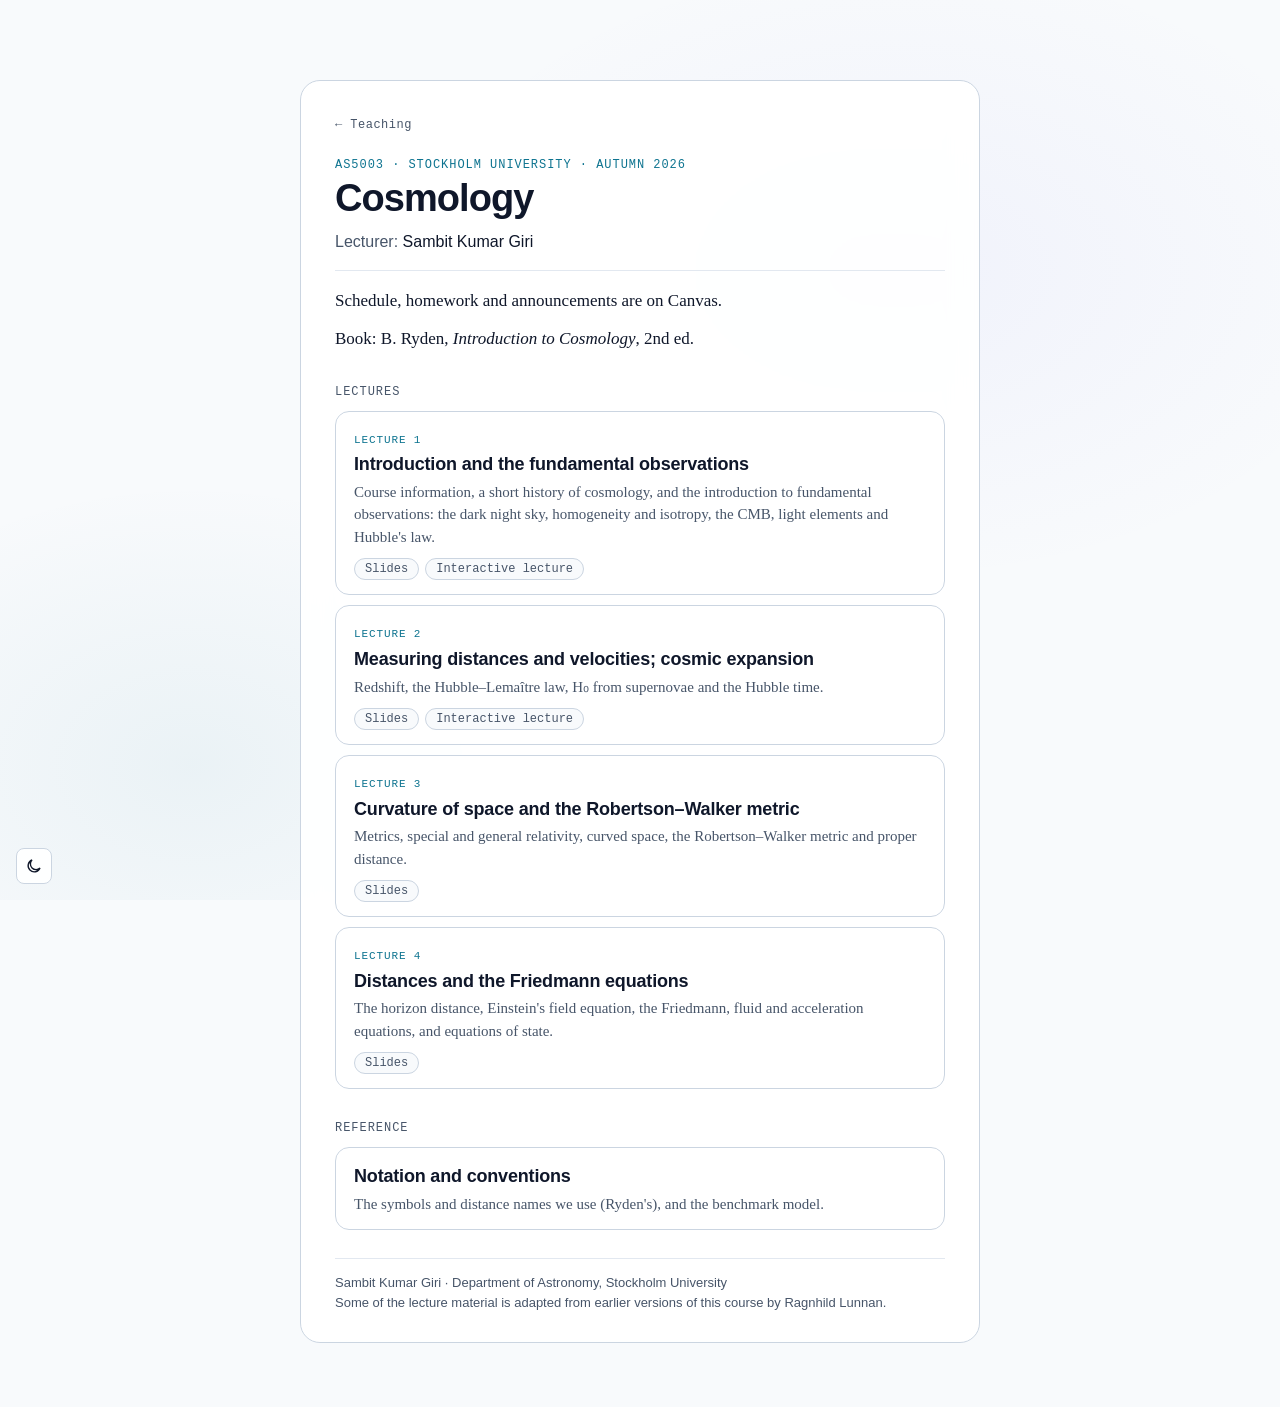
==== Cosmology_HT2026_AS5003/index.html @ 7f7eb650 "Lectures 3 and 4: curvature, the RW metric, distances, Friedmann equations Lecture 3: metrics, speci" ====
<!DOCTYPE html>
<html lang="en-GB">
<head>
<meta charset="utf-8">
<meta name="viewport" content="width=device-width, initial-scale=1">
<title>Cosmology · AS5003 · Autumn 2026</title>
<meta name="description" content="Interactive lectures for Cosmology (AS5003), Stockholm University, autumn 2026.">
<script src="../assets/theme.js"></script>
<link rel="stylesheet" href="../assets/tokens.css">
<link rel="stylesheet" href="../assets/site.css">
</head>
<body>
<main>
  <a class="back" href="../">&larr; Teaching</a>
  <p class="kicker">AS5003 · Stockholm University · Autumn 2026</p>
  <h1>Cosmology</h1>
  <p class="meta">Lecturer: <strong>Sambit Kumar Giri</strong></p>
  <div class="about">
    <!-- <p>The lecture slides open in the browser: step through them with the arrow keys, press F for full screen,
      and every slide has its own link. Some lectures also have an interactive page, where you move sliders and
      watch the physics change, and a Python playground, a notebook that runs in your browser, so there is nothing to install.</p> -->
    <p>Schedule, homework and announcements are on Canvas.</p>
    <p>Book: B. Ryden, <em>Introduction to Cosmology</em>, 2nd ed.</p>
  </div>

  <h2>Lectures</h2>
  <ul class="cards">
    <li class="card">
      <span class="num">Lecture 1</span>
      <span class="name"><a href="lectures/01-observables/">Introduction and the fundamental observations</a></span>
      <span class="desc">Course information, a short history of cosmology, and the introduction to fundamental observations: the dark night sky, homogeneity and isotropy, the CMB, light elements and Hubble's law.</span>
      <span class="links">
        <a href="lectures/01-observables/">Slides</a>
        <a href="lectures/01-observables/interactive.html">Interactive lecture</a>
      </span>
    </li>
    <li class="card">
      <span class="num">Lecture 2</span>
      <span class="name"><a href="lectures/02-expansion/">Measuring distances and velocities; cosmic expansion</a></span>
      <span class="desc">Redshift, the Hubble–Lemaître law, H₀ from supernovae and the Hubble time.</span>
      <span class="links">
        <a href="lectures/02-expansion/">Slides</a>
        <a href="lectures/02-expansion/interactive.html">Interactive lecture</a>
      </span>
    </li>
    <li class="card">
      <span class="num">Lecture 3</span>
      <span class="name"><a href="lectures/03-curvature/">Curvature of space and the Robertson–Walker metric</a></span>
      <span class="desc">Metrics, special and general relativity, curved space, the Robertson–Walker metric and proper distance.</span>
      <span class="links">
        <a href="lectures/03-curvature/">Slides</a>
      </span>
    </li>
    <li class="card">
      <span class="num">Lecture 4</span>
      <span class="name"><a href="lectures/04-friedmann/">Distances and the Friedmann equations</a></span>
      <span class="desc">The horizon distance, Einstein's field equation, the Friedmann, fluid and acceleration equations, and equations of state.</span>
      <span class="links">
        <a href="lectures/04-friedmann/">Slides</a>
      </span>
    </li>
  </ul>

  <h2>Reference</h2>
  <ul class="cards">
    <li>
      <a class="card" href="notation.html">
        <span class="name">Notation and conventions</span>
        <span class="desc">The symbols and distance names we use (Ryden's), and the benchmark model.</span>
      </a>
    </li>
  </ul>

  <footer>
    Sambit Kumar Giri · Department of Astronomy, Stockholm University<br>
    Some of the lecture material is adapted from earlier versions of this course by Ragnhild Lunnan.
  </footer>
</main>
</body>
</html>
---- assets/tokens.css ----
/* Colour and font tokens shared by every page in the repo (sambit-giri.github.io look: slate + cyan).
   Dark by default; theme.js sets data-theme="light" on <html> to switch. */

:root {
  --bg: #0b1120;
  --glow-a: rgba(34, 211, 238, 0.10);
  --glow-b: rgba(129, 140, 248, 0.12);
  --ink: #e2e8f0;
  --ink-soft: #94a3b8;
  --panel: rgba(15, 23, 42, 0.72);
  --card: rgba(255, 255, 255, 0.04);
  --edge: rgba(148, 163, 184, 0.18);
  --line: rgba(148, 163, 184, 0.14);
  --accent: #22d3ee;
  --accent-soft: rgba(34, 211, 238, 0.12);
  --stars: 0.55;
  --grid: rgba(148, 163, 184, 0.18);
  /* data colours for figures */
  --hot: #fb923c;
  --cool: #60a5fa;
  --good: #4ade80;
  --gold: #facc15;
  --violet: #a78bfa;
  --pink: #f472b6;
  --f-ui: -apple-system, BlinkMacSystemFont, "Segoe UI", Roboto, Helvetica, Arial, sans-serif;
  --f-mono: Menlo, Monaco, Consolas, "Liberation Mono", monospace;
  /* as on sambit-giri.github.io: sans for headings and controls, serif for prose, mono for labels */
  --f-serif: Charter, "Bitstream Charter", Georgia, serif;
  color-scheme: dark;
}
:root[data-theme="light"] {
  --bg: #f8fafc;
  --glow-a: rgba(14, 116, 144, 0.06);
  --glow-b: rgba(99, 102, 241, 0.05);
  --ink: #0f172a;
  --ink-soft: #475569;
  --panel: rgba(255, 255, 255, 0.92);
  --card: #ffffff;
  --edge: #cbd5e1;
  --line: #e2e8f0;
  --accent: #0e7490;
  --accent-soft: rgba(14, 116, 144, 0.08);
  --stars: 0;
  --grid: rgba(15, 23, 42, 0.10);
  --hot: #c2410c;
  --cool: #1d4ed8;
  --good: #15803d;
  --gold: #a16207;
  --violet: #6d28d9;
  --pink: #be185d;
  color-scheme: light;
}
---- assets/site.css ----
/* Style for the hand-written pages: the landing page, course lecture lists, reference pages.
   Colours and fonts come from tokens.css. */

*, *::before, *::after { box-sizing: border-box; }

body {
  margin: 0;
  min-height: 100vh;
  padding: 5rem 16px 4rem;
  color: var(--ink);
  background-color: var(--bg);
  background-image:
    radial-gradient(55% 50% at 70% 30%, var(--glow-b), transparent 70%),
    radial-gradient(45% 45% at 15% 85%, var(--glow-a), transparent 70%);
  background-attachment: fixed;
  font: 400 16px/1.55 var(--f-ui);
  -webkit-font-smoothing: antialiased;
}
/* faint star field, dark mode only */
body::before {
  content: "";
  position: fixed;
  inset: 0;
  pointer-events: none;
  opacity: var(--stars);
  background-image:
    radial-gradient(1px 1px at 8% 14%, #fff 50%, transparent 51%),
    radial-gradient(1px 1px at 23% 61%, #fff 50%, transparent 51%),
    radial-gradient(1.5px 1.5px at 37% 27%, #fff 50%, transparent 51%),
    radial-gradient(1px 1px at 51% 83%, #fff 50%, transparent 51%),
    radial-gradient(1px 1px at 64% 9%, #fff 50%, transparent 51%),
    radial-gradient(1.5px 1.5px at 72% 52%, #fff 50%, transparent 51%),
    radial-gradient(1px 1px at 84% 77%, #fff 50%, transparent 51%),
    radial-gradient(1px 1px at 93% 31%, #fff 50%, transparent 51%),
    radial-gradient(1px 1px at 3% 92%, #fff 50%, transparent 51%),
    radial-gradient(1.5px 1.5px at 43% 96%, #fff 50%, transparent 51%);
}

main {
  position: relative;
  max-width: 680px;
  margin: 0 auto;
  padding: 30px 34px 28px;
  background: var(--panel);
  border: 1px solid var(--edge);
  border-radius: 20px;
  -webkit-backdrop-filter: blur(14px);
  backdrop-filter: blur(14px);
}

a { color: var(--accent); }
a:focus-visible, button:focus-visible { outline: 2px solid var(--accent); outline-offset: 2px; }

.back {
  font: 400 12px var(--f-mono);
  letter-spacing: 0.04em;
  color: var(--ink-soft);
  text-decoration: none;
}
.back:hover { color: var(--accent); }

.kicker {
  margin: 22px 0 6px;
  font: 500 12px var(--f-mono);
  letter-spacing: 0.08em;
  text-transform: uppercase;
  color: var(--accent);
}
h1 {
  margin: 0 0 10px;
  font-size: 38px;
  line-height: 1.1;
  font-weight: 800;
  letter-spacing: -0.025em;
  text-wrap: balance;
}
.meta { margin: 0; color: var(--ink-soft); }
.meta strong { color: var(--ink); font-weight: 500; }
.about {
  margin: 16px 0 0;
  padding-top: 16px;
  border-top: 1px solid var(--line);
}
.about p { margin: 0 0 10px; font: 400 17px/1.625 var(--f-serif); }
.about p:last-child { margin-bottom: 0; }

h2 {
  margin: 32px 0 12px;
  font: 500 12px var(--f-mono);
  letter-spacing: 0.08em;
  text-transform: uppercase;
  color: var(--ink-soft);
}

ul.cards { list-style: none; margin: 0; padding: 0; display: grid; gap: 10px; }

.card {
  position: relative;
  display: block;
  padding: 14px 18px;
  background: var(--card);
  border: 1px solid var(--edge);
  border-radius: 14px;
  color: inherit;
  text-decoration: none;
  transition: border-color 0.15s ease, background-color 0.15s ease;
}
.card:hover, .card:focus-within { border-color: var(--accent); }
a.card:hover { background: var(--accent-soft); }

.num {
  font: 500 11px var(--f-mono);
  letter-spacing: 0.08em;
  text-transform: uppercase;
  color: var(--accent);
}
.name {
  display: block;
  margin-top: 3px;
  font-size: 18px;
  line-height: 1.3;
  font-weight: 700;
  letter-spacing: -0.01em;
}
.desc { display: block; margin-top: 4px; font: 400 15px/1.5 var(--f-serif); color: var(--ink-soft); }

/* a lecture card has several targets: the whole card opens the slides, the chips sit above it */
.card .name a { color: inherit; text-decoration: none; }
.card .name a::after { content: ""; position: absolute; inset: 0; border-radius: inherit; }
.links { position: relative; z-index: 1; display: flex; flex-wrap: wrap; gap: 6px; margin-top: 10px; }
.links a {
  padding: 3px 10px;
  font: 500 12px var(--f-mono);
  border: 1px solid var(--edge);
  border-radius: 999px;
  text-decoration: none;
  color: var(--ink-soft);
  background: var(--bg);
}
.links a:hover { color: var(--accent); border-color: var(--accent); }

kbd {
  padding: 0 5px;
  font: 500 12px var(--f-mono);
  border: 1px solid var(--edge);
  border-radius: 4px;
}

footer {
  margin-top: 28px;
  padding-top: 14px;
  border-top: 1px solid var(--line);
  font-size: 13px;
  color: var(--ink-soft);
}

#themeToggle {
  position: fixed;
  left: 16px;
  bottom: 16px;
  z-index: 10;
  width: 36px;
  height: 36px;
  display: grid;
  place-items: center;
  padding: 0;
  color: var(--ink);
  background: var(--panel);
  border: 1px solid var(--edge);
  border-radius: 8px;
  cursor: pointer;
}
#themeToggle:hover { border-color: var(--accent); }
#themeToggle svg { width: 18px; height: 18px; fill: none; stroke: currentColor; stroke-width: 1.8; stroke-linecap: round; }
:root[data-theme="light"] #themeToggle .sun, :root:not([data-theme="light"]) #themeToggle .moon { display: none; }

@media (max-width: 540px) {
  body { padding-top: 2rem; }
  main { padding: 22px 20px 20px; }
  h1 { font-size: 30px; }
}

/* Reference pages (e.g. notation): text and tables inside a .prose block */
main.wide { max-width: 820px; }
.prose p { margin: 0 0 12px; }
.table-wrap { overflow-x: auto; margin: 0 0 8px; }
.prose table {
  width: 100%;
  border-collapse: collapse;
  font-size: 15px;
}
.prose th, .prose td {
  padding: 8px 10px;
  text-align: left;
  vertical-align: top;
  border-bottom: 1px solid var(--line);
}
.prose th {
  font: 500 11px var(--f-mono);
  letter-spacing: 0.08em;
  text-transform: uppercase;
  color: var(--ink-soft);
  border-bottom-color: var(--edge);
}
.prose td:first-child { white-space: nowrap; }
.prose tbody tr:hover { background: var(--accent-soft); }
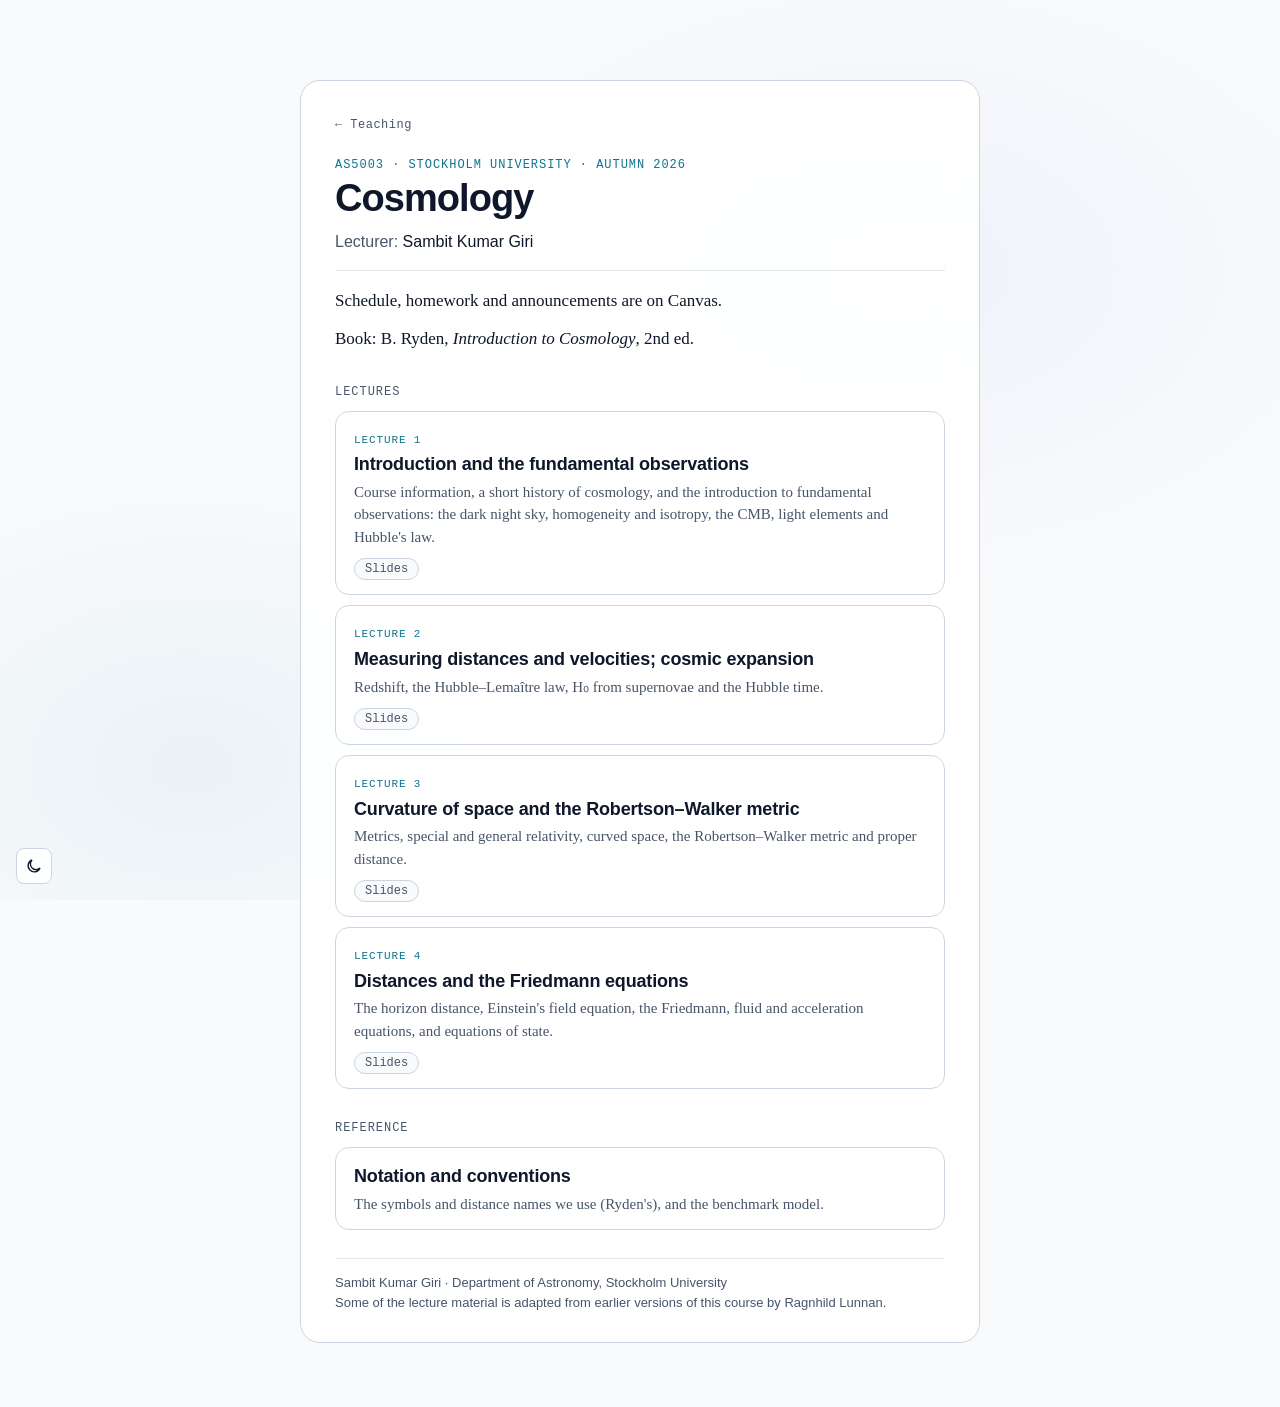
==== commit 88411dc3: "Remove the interactive story pages and marimo leftovers The lectures are taught from the slide decks" ====
--- a/Cosmology_HT2026_AS5003/index.html
+++ b/Cosmology_HT2026_AS5003/index.html
@@ -16,9 +16,6 @@
   <h1>Cosmology</h1>
   <p class="meta">Lecturer: <strong>Sambit Kumar Giri</strong></p>
   <div class="about">
-    <!-- <p>The lecture slides open in the browser: step through them with the arrow keys, press F for full screen,
-      and every slide has its own link. Some lectures also have an interactive page, where you move sliders and
-      watch the physics change, and a Python playground, a notebook that runs in your browser, so there is nothing to install.</p> -->
     <p>Schedule, homework and announcements are on Canvas.</p>
     <p>Book: B. Ryden, <em>Introduction to Cosmology</em>, 2nd ed.</p>
   </div>
@@ -31,7 +28,6 @@
       <span class="desc">Course information, a short history of cosmology, and the introduction to fundamental observations: the dark night sky, homogeneity and isotropy, the CMB, light elements and Hubble's law.</span>
       <span class="links">
         <a href="lectures/01-observables/">Slides</a>
-        <a href="lectures/01-observables/interactive.html">Interactive lecture</a>
       </span>
     </li>
     <li class="card">
@@ -40,7 +36,6 @@
       <span class="desc">Redshift, the Hubble–Lemaître law, H₀ from supernovae and the Hubble time.</span>
       <span class="links">
         <a href="lectures/02-expansion/">Slides</a>
-        <a href="lectures/02-expansion/interactive.html">Interactive lecture</a>
       </span>
     </li>
     <li class="card">
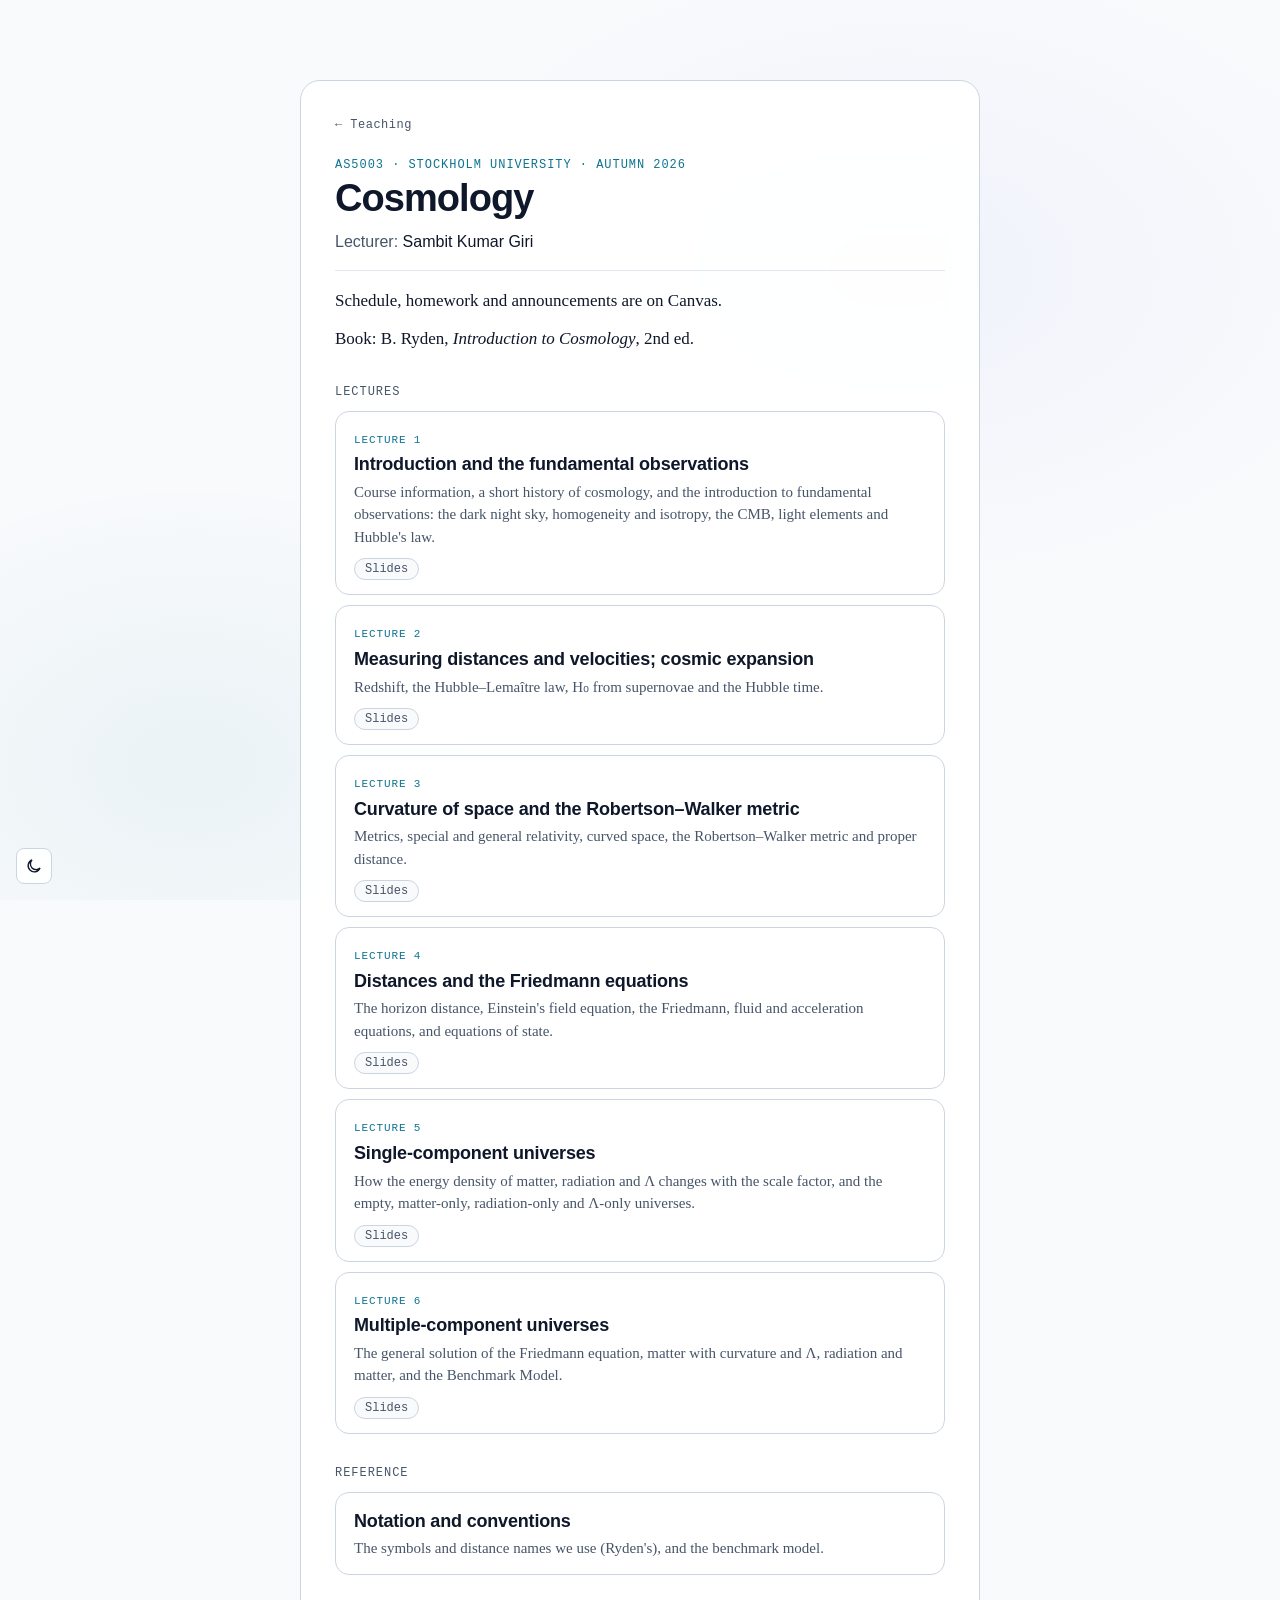
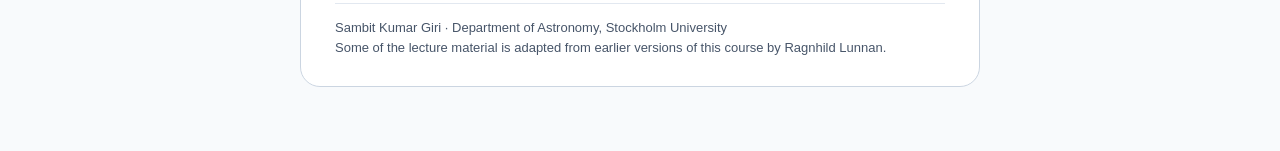
==== commit 2a3a8e77: "Lectures 5 and 6: single- and multiple-component universes New Reveal decks for Ryden 5.1-5.5 with w" ====
--- a/Cosmology_HT2026_AS5003/index.html
+++ b/Cosmology_HT2026_AS5003/index.html
@@ -4,7 +4,7 @@
 <meta charset="utf-8">
 <meta name="viewport" content="width=device-width, initial-scale=1">
 <title>Cosmology · AS5003 · Autumn 2026</title>
-<meta name="description" content="Interactive lectures for Cosmology (AS5003), Stockholm University, autumn 2026.">
+<meta name="description" content="Lecture slides for Cosmology (AS5003), Stockholm University, autumn 2026.">
 <script src="../assets/theme.js"></script>
 <link rel="stylesheet" href="../assets/tokens.css">
 <link rel="stylesheet" href="../assets/site.css">
@@ -54,6 +54,22 @@
         <a href="lectures/04-friedmann/">Slides</a>
       </span>
     </li>
+    <li class="card">
+      <span class="num">Lecture 5</span>
+      <span class="name"><a href="lectures/05-single/">Single-component universes</a></span>
+      <span class="desc">How the energy density of matter, radiation and Λ changes with the scale factor, and the empty, matter-only, radiation-only and Λ-only universes.</span>
+      <span class="links">
+        <a href="lectures/05-single/">Slides</a>
+      </span>
+    </li>
+    <li class="card">
+      <span class="num">Lecture 6</span>
+      <span class="name"><a href="lectures/06-multiple/">Multiple-component universes</a></span>
+      <span class="desc">The general solution of the Friedmann equation, matter with curvature and Λ, radiation and matter, and the Benchmark Model.</span>
+      <span class="links">
+        <a href="lectures/06-multiple/">Slides</a>
+      </span>
+    </li>
   </ul>
 
   <h2>Reference</h2>
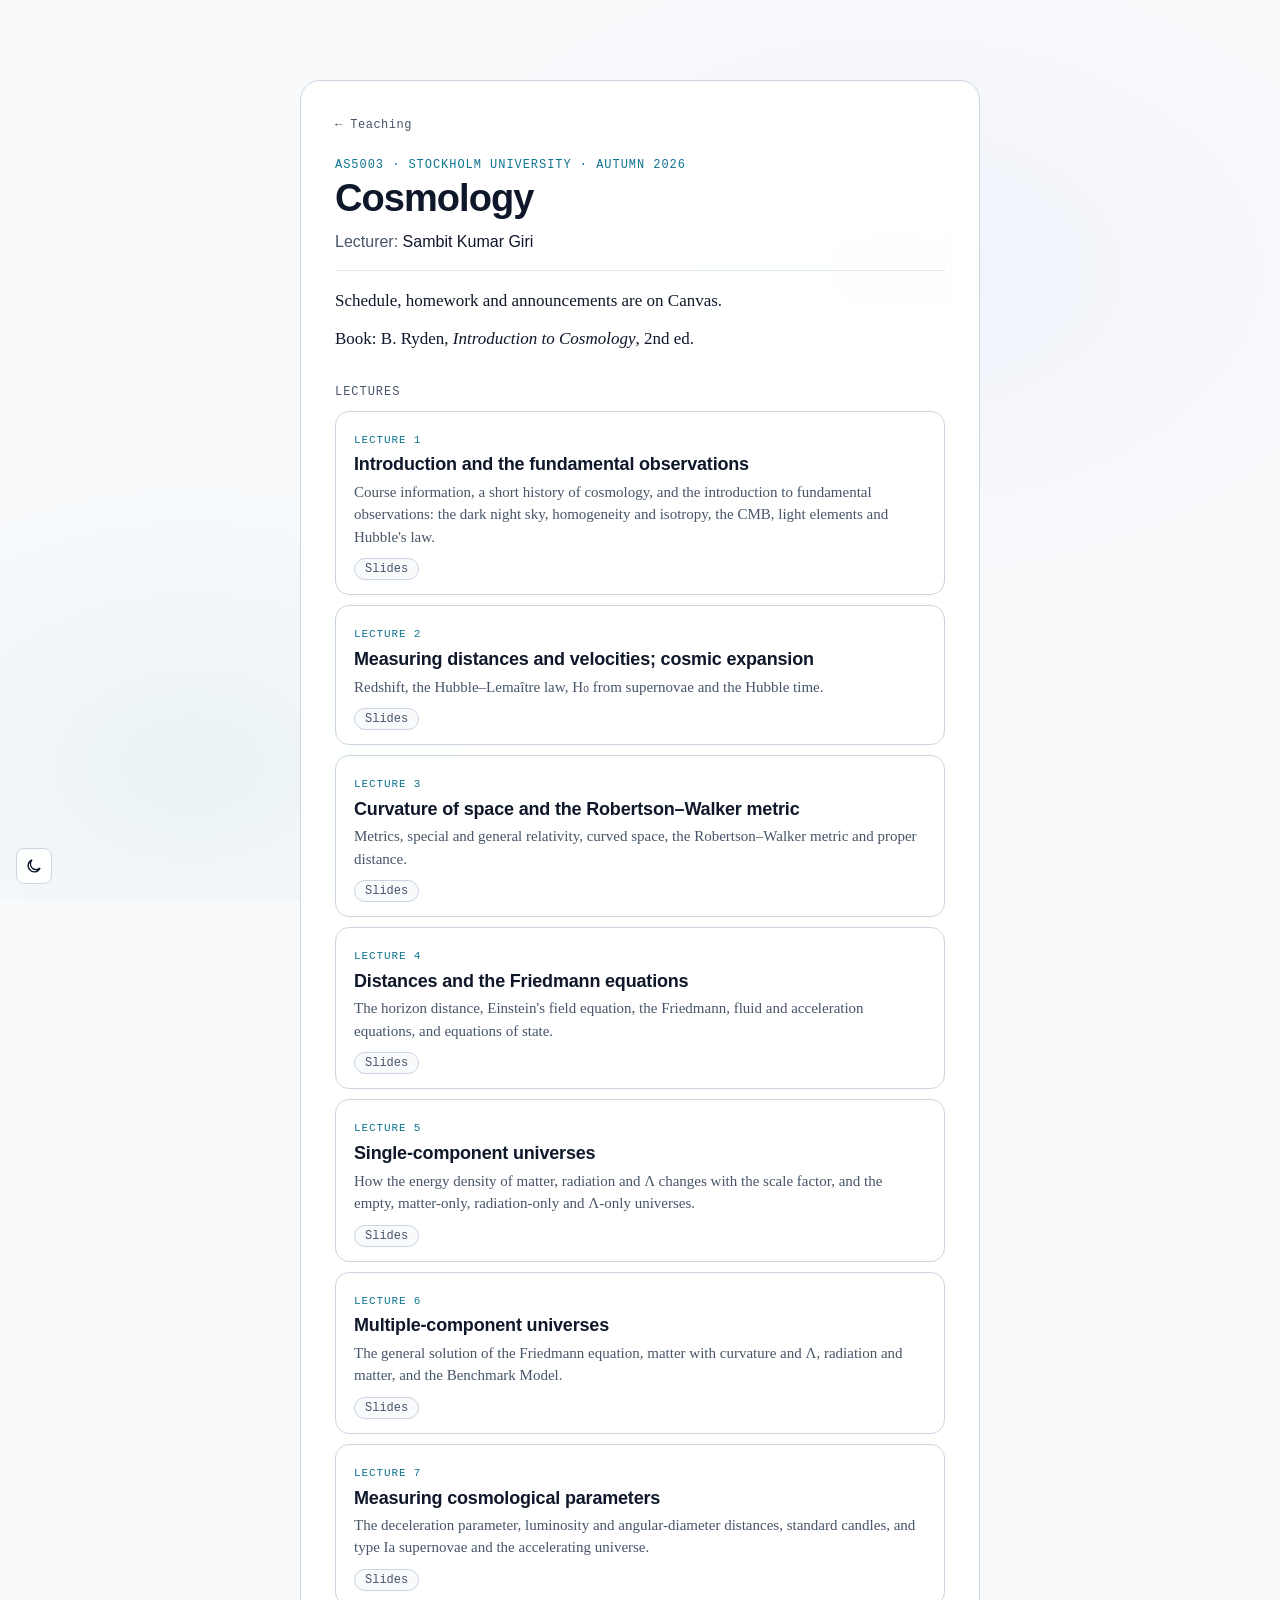
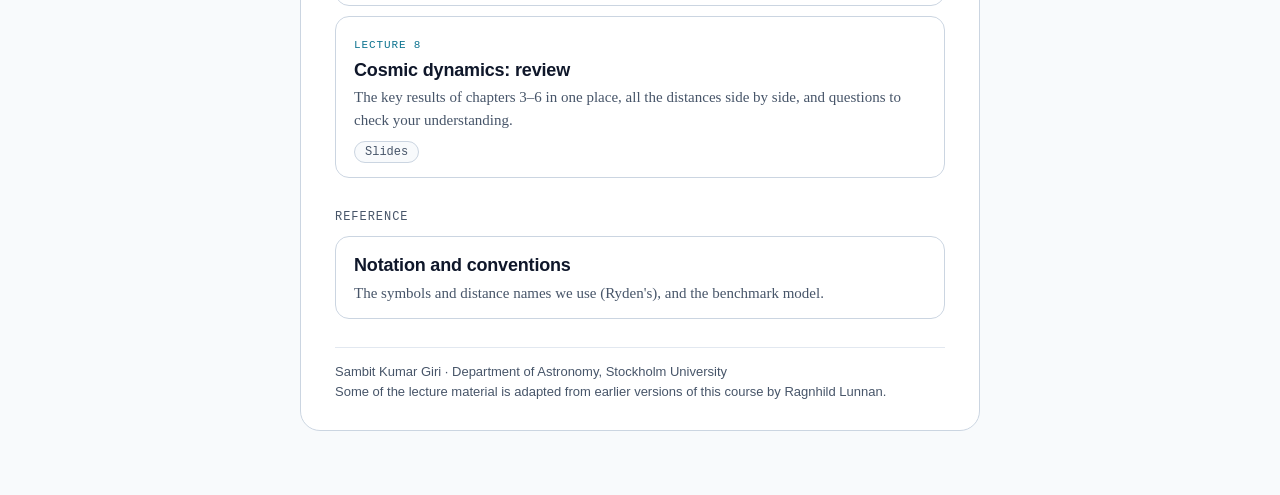
==== commit 1b3811b6: "Lectures 7 and 8: measuring cosmological parameters, cosmic dynamics review Lecture 7 (Ryden ch. 6):" ====
--- a/Cosmology_HT2026_AS5003/index.html
+++ b/Cosmology_HT2026_AS5003/index.html
@@ -70,6 +70,22 @@
         <a href="lectures/06-multiple/">Slides</a>
       </span>
     </li>
+    <li class="card">
+      <span class="num">Lecture 7</span>
+      <span class="name"><a href="lectures/07-parameters/">Measuring cosmological parameters</a></span>
+      <span class="desc">The deceleration parameter, luminosity and angular-diameter distances, standard candles, and type Ia supernovae and the accelerating universe.</span>
+      <span class="links">
+        <a href="lectures/07-parameters/">Slides</a>
+      </span>
+    </li>
+    <li class="card">
+      <span class="num">Lecture 8</span>
+      <span class="name"><a href="lectures/08-review/">Cosmic dynamics: review</a></span>
+      <span class="desc">The key results of chapters 3–6 in one place, all the distances side by side, and questions to check your understanding.</span>
+      <span class="links">
+        <a href="lectures/08-review/">Slides</a>
+      </span>
+    </li>
   </ul>
 
   <h2>Reference</h2>
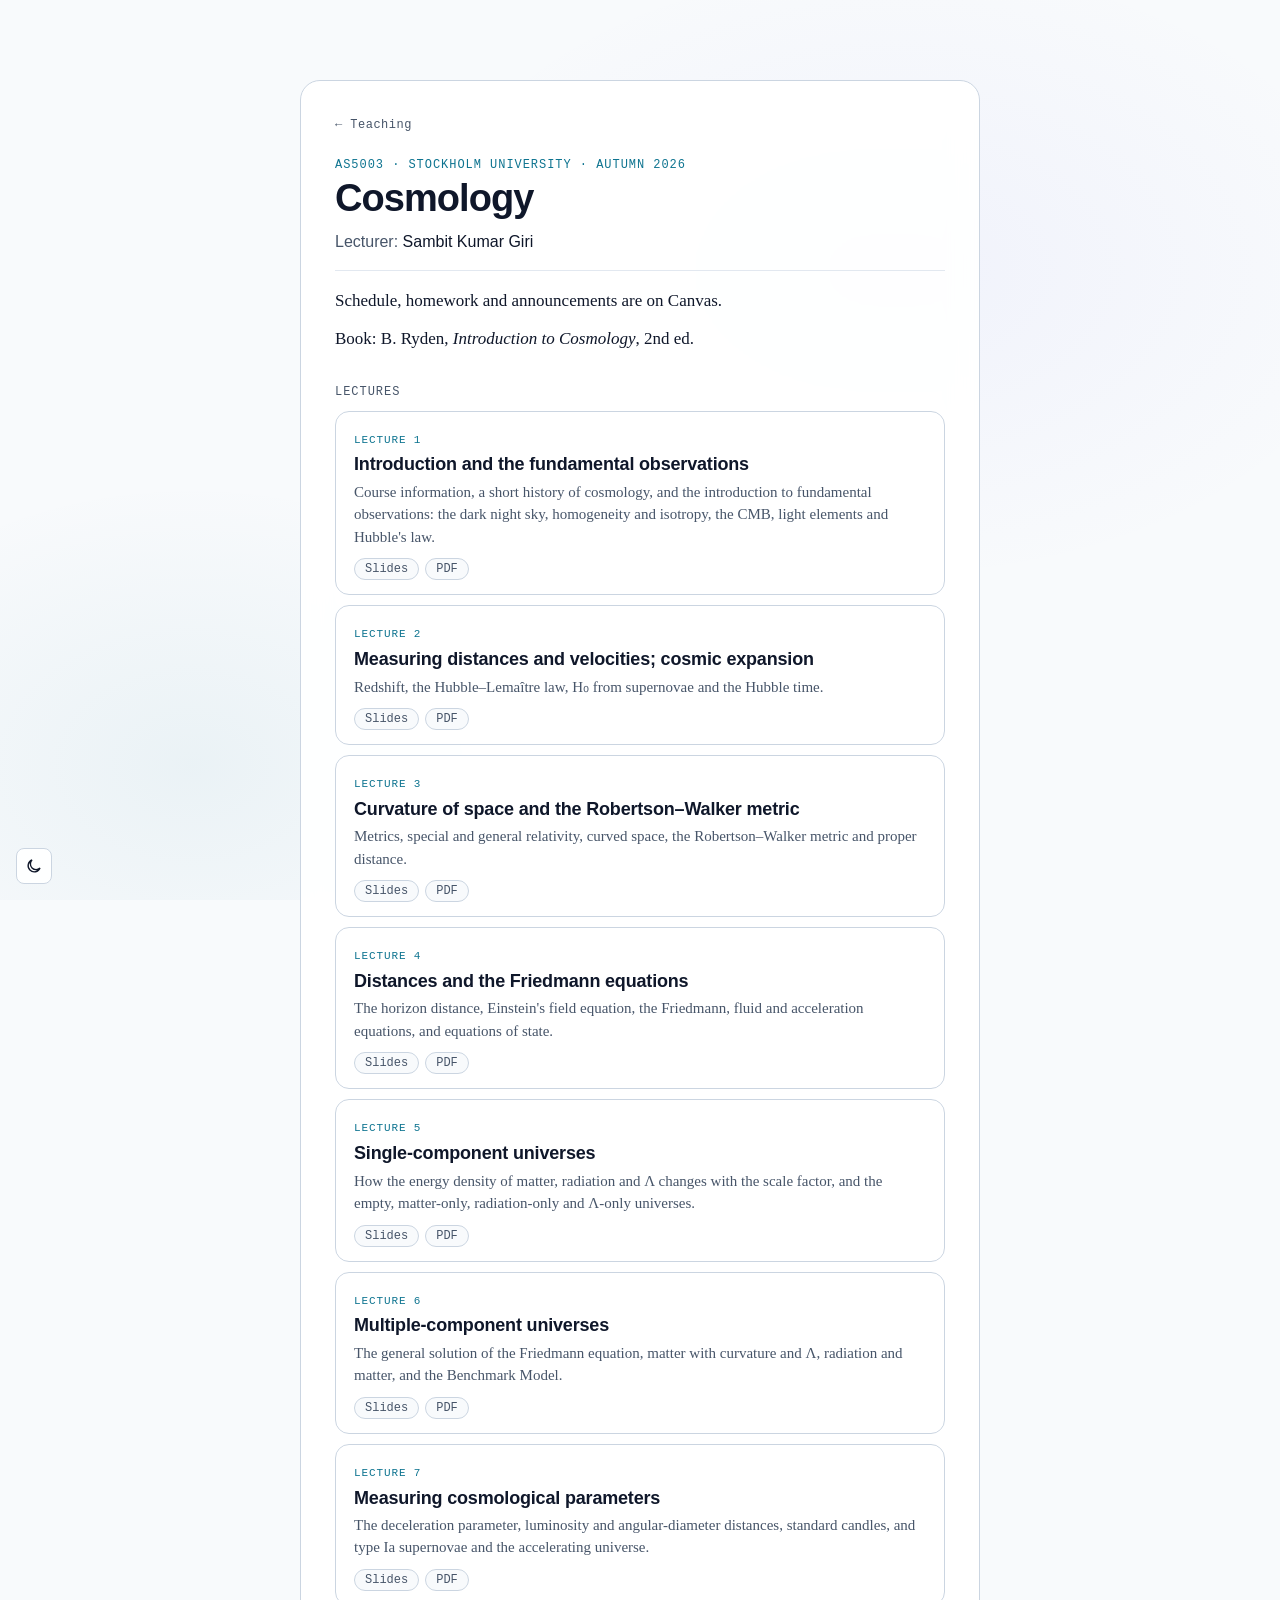
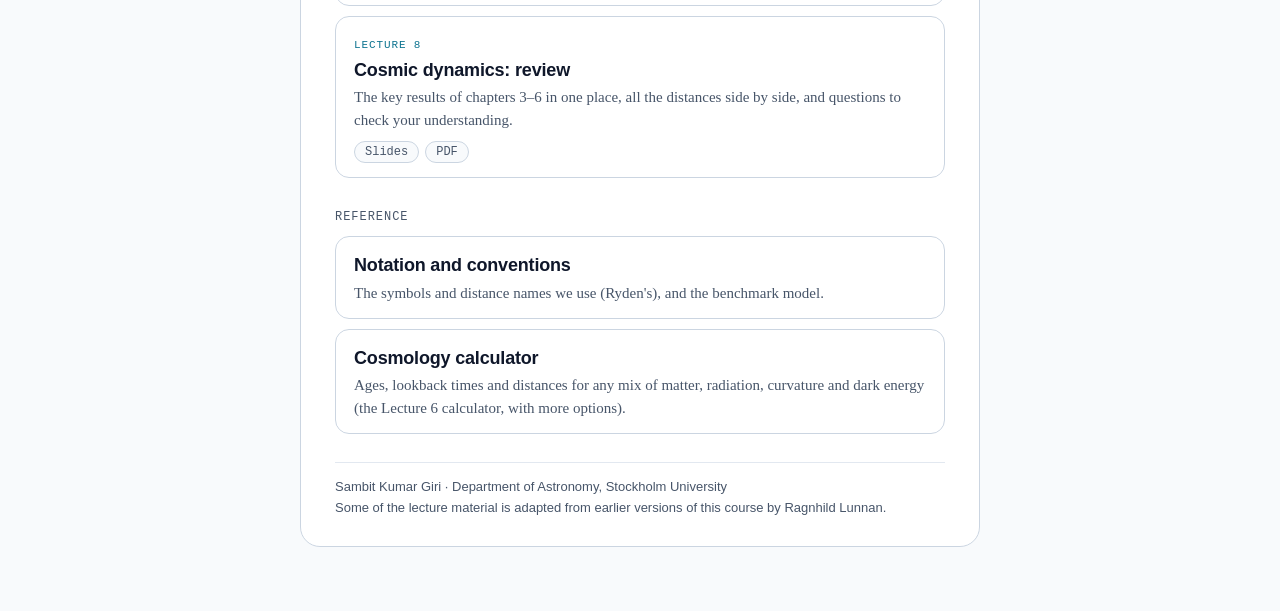
==== commit 0fcbc766: "Cosmology calculator as a teaching tool, used by Lecture 6 tools/cosmology-calculator/ is a standalo" ====
--- a/Cosmology_HT2026_AS5003/index.html
+++ b/Cosmology_HT2026_AS5003/index.html
@@ -28,6 +28,7 @@
       <span class="desc">Course information, a short history of cosmology, and the introduction to fundamental observations: the dark night sky, homogeneity and isotropy, the CMB, light elements and Hubble's law.</span>
       <span class="links">
         <a href="lectures/01-observables/">Slides</a>
+        <a href="lectures/01-observables/slides.pdf" download="AS5003-HT26-lecture-01.pdf">PDF</a>
       </span>
     </li>
     <li class="card">
@@ -36,6 +37,7 @@
       <span class="desc">Redshift, the Hubble–Lemaître law, H₀ from supernovae and the Hubble time.</span>
       <span class="links">
         <a href="lectures/02-expansion/">Slides</a>
+        <a href="lectures/02-expansion/slides.pdf" download="AS5003-HT26-lecture-02.pdf">PDF</a>
       </span>
     </li>
     <li class="card">
@@ -44,6 +46,7 @@
       <span class="desc">Metrics, special and general relativity, curved space, the Robertson–Walker metric and proper distance.</span>
       <span class="links">
         <a href="lectures/03-curvature/">Slides</a>
+        <a href="lectures/03-curvature/slides.pdf" download="AS5003-HT26-lecture-03.pdf">PDF</a>
       </span>
     </li>
     <li class="card">
@@ -52,6 +55,7 @@
       <span class="desc">The horizon distance, Einstein's field equation, the Friedmann, fluid and acceleration equations, and equations of state.</span>
       <span class="links">
         <a href="lectures/04-friedmann/">Slides</a>
+        <a href="lectures/04-friedmann/slides.pdf" download="AS5003-HT26-lecture-04.pdf">PDF</a>
       </span>
     </li>
     <li class="card">
@@ -60,6 +64,7 @@
       <span class="desc">How the energy density of matter, radiation and Λ changes with the scale factor, and the empty, matter-only, radiation-only and Λ-only universes.</span>
       <span class="links">
         <a href="lectures/05-single/">Slides</a>
+        <a href="lectures/05-single/slides.pdf" download="AS5003-HT26-lecture-05.pdf">PDF</a>
       </span>
     </li>
     <li class="card">
@@ -68,6 +73,7 @@
       <span class="desc">The general solution of the Friedmann equation, matter with curvature and Λ, radiation and matter, and the Benchmark Model.</span>
       <span class="links">
         <a href="lectures/06-multiple/">Slides</a>
+        <a href="lectures/06-multiple/slides.pdf" download="AS5003-HT26-lecture-06.pdf">PDF</a>
       </span>
     </li>
     <li class="card">
@@ -76,6 +82,7 @@
       <span class="desc">The deceleration parameter, luminosity and angular-diameter distances, standard candles, and type Ia supernovae and the accelerating universe.</span>
       <span class="links">
         <a href="lectures/07-parameters/">Slides</a>
+        <a href="lectures/07-parameters/slides.pdf" download="AS5003-HT26-lecture-07.pdf">PDF</a>
       </span>
     </li>
     <li class="card">
@@ -84,6 +91,7 @@
       <span class="desc">The key results of chapters 3–6 in one place, all the distances side by side, and questions to check your understanding.</span>
       <span class="links">
         <a href="lectures/08-review/">Slides</a>
+        <a href="lectures/08-review/slides.pdf" download="AS5003-HT26-lecture-08.pdf">PDF</a>
       </span>
     </li>
   </ul>
@@ -96,6 +104,12 @@
         <span class="desc">The symbols and distance names we use (Ryden's), and the benchmark model.</span>
       </a>
     </li>
+    <li>
+      <a class="card" href="../tools/cosmology-calculator/">
+        <span class="name">Cosmology calculator</span>
+        <span class="desc">Ages, lookback times and distances for any mix of matter, radiation, curvature and dark energy (the Lecture 6 calculator, with more options).</span>
+      </a>
+    </li>
   </ul>
 
   <footer>
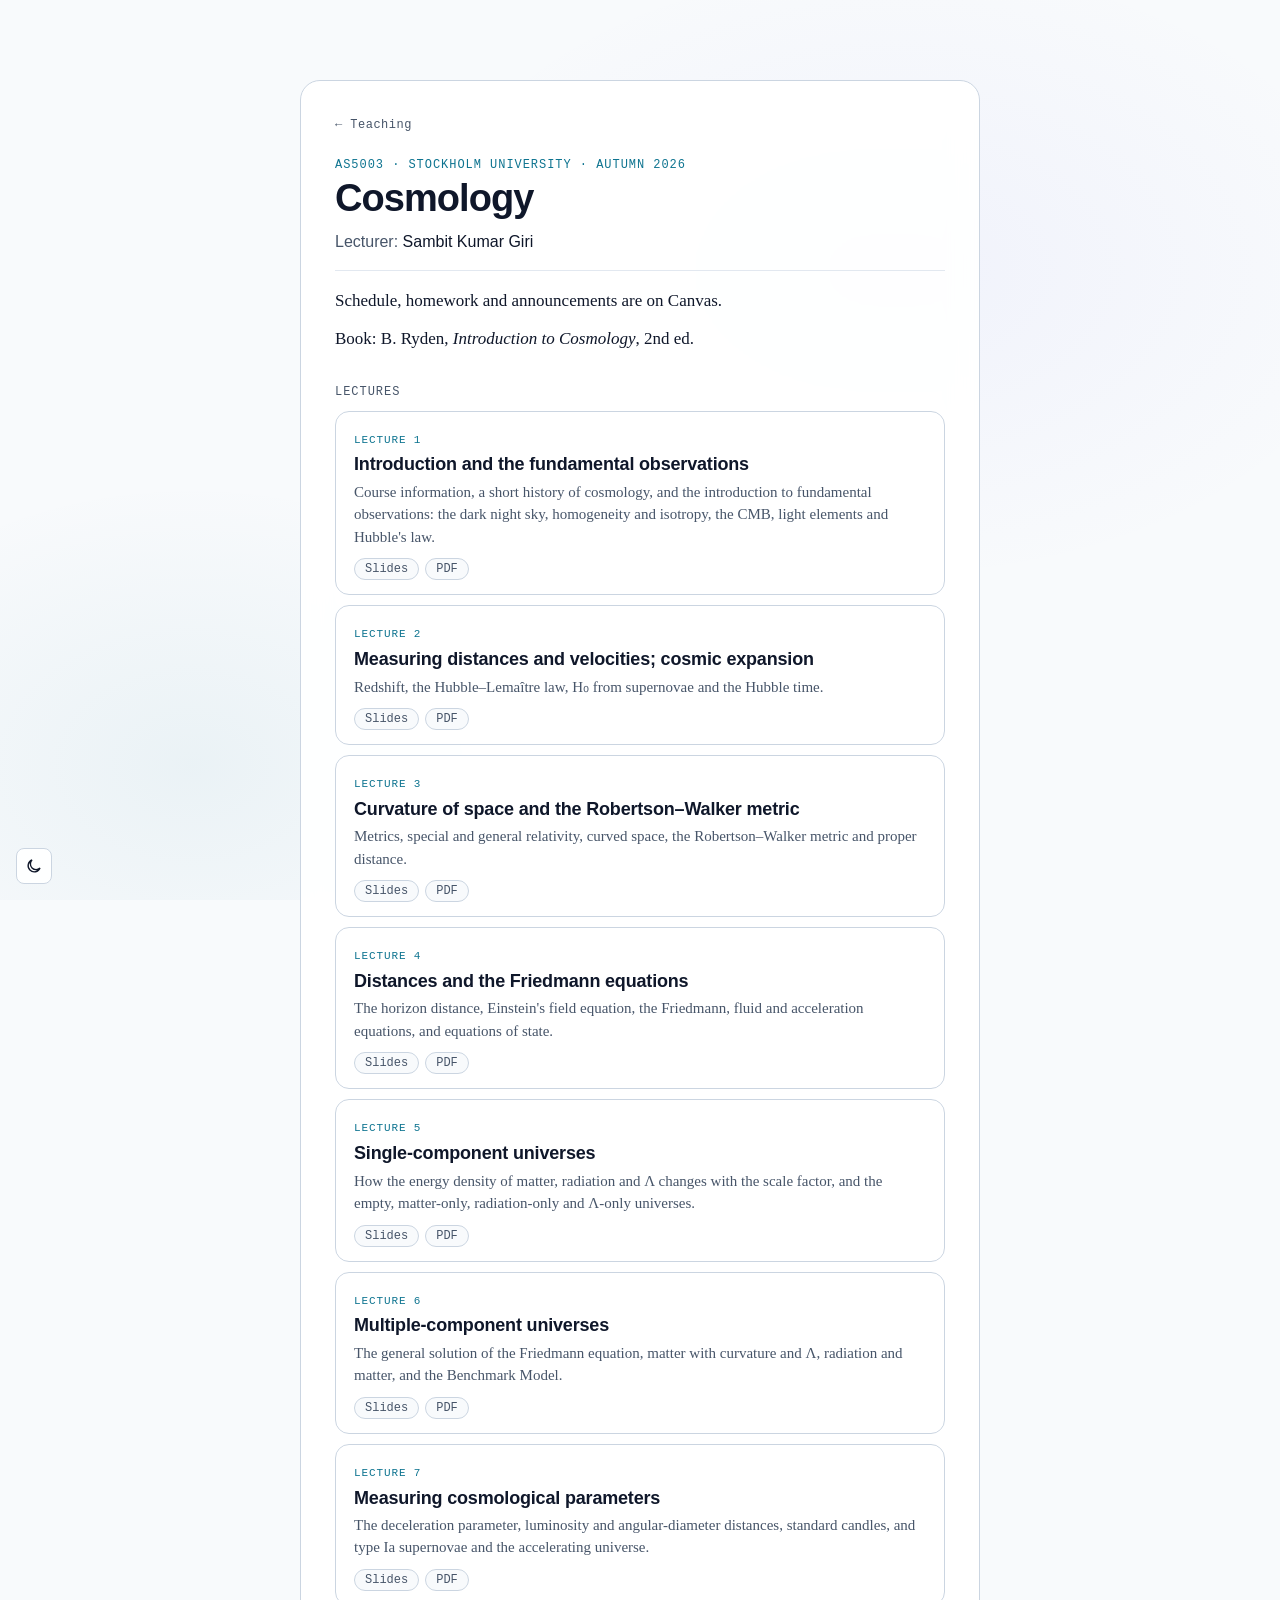
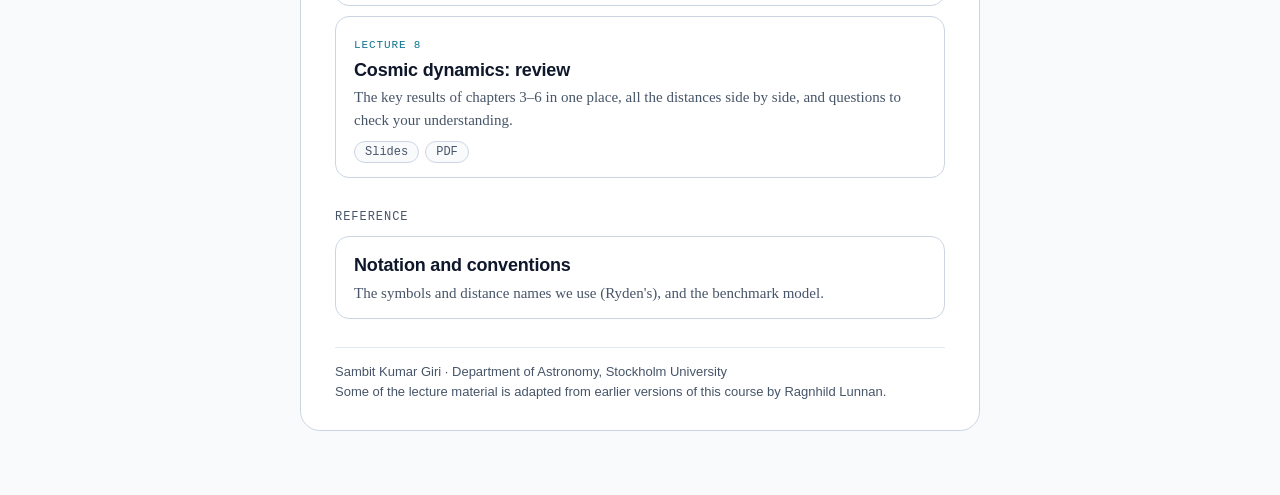
==== commit 4ce78385: "Slides as PDF: one slides.pdf per lecture, linked from the lecture list make_pdfs.py renders each de" ====
--- a/Cosmology_HT2026_AS5003/index.html
+++ b/Cosmology_HT2026_AS5003/index.html
@@ -104,12 +104,6 @@
         <span class="desc">The symbols and distance names we use (Ryden's), and the benchmark model.</span>
       </a>
     </li>
-    <li>
-      <a class="card" href="../tools/cosmology-calculator/">
-        <span class="name">Cosmology calculator</span>
-        <span class="desc">Ages, lookback times and distances for any mix of matter, radiation, curvature and dark energy (the Lecture 6 calculator, with more options).</span>
-      </a>
-    </li>
   </ul>
 
   <footer>
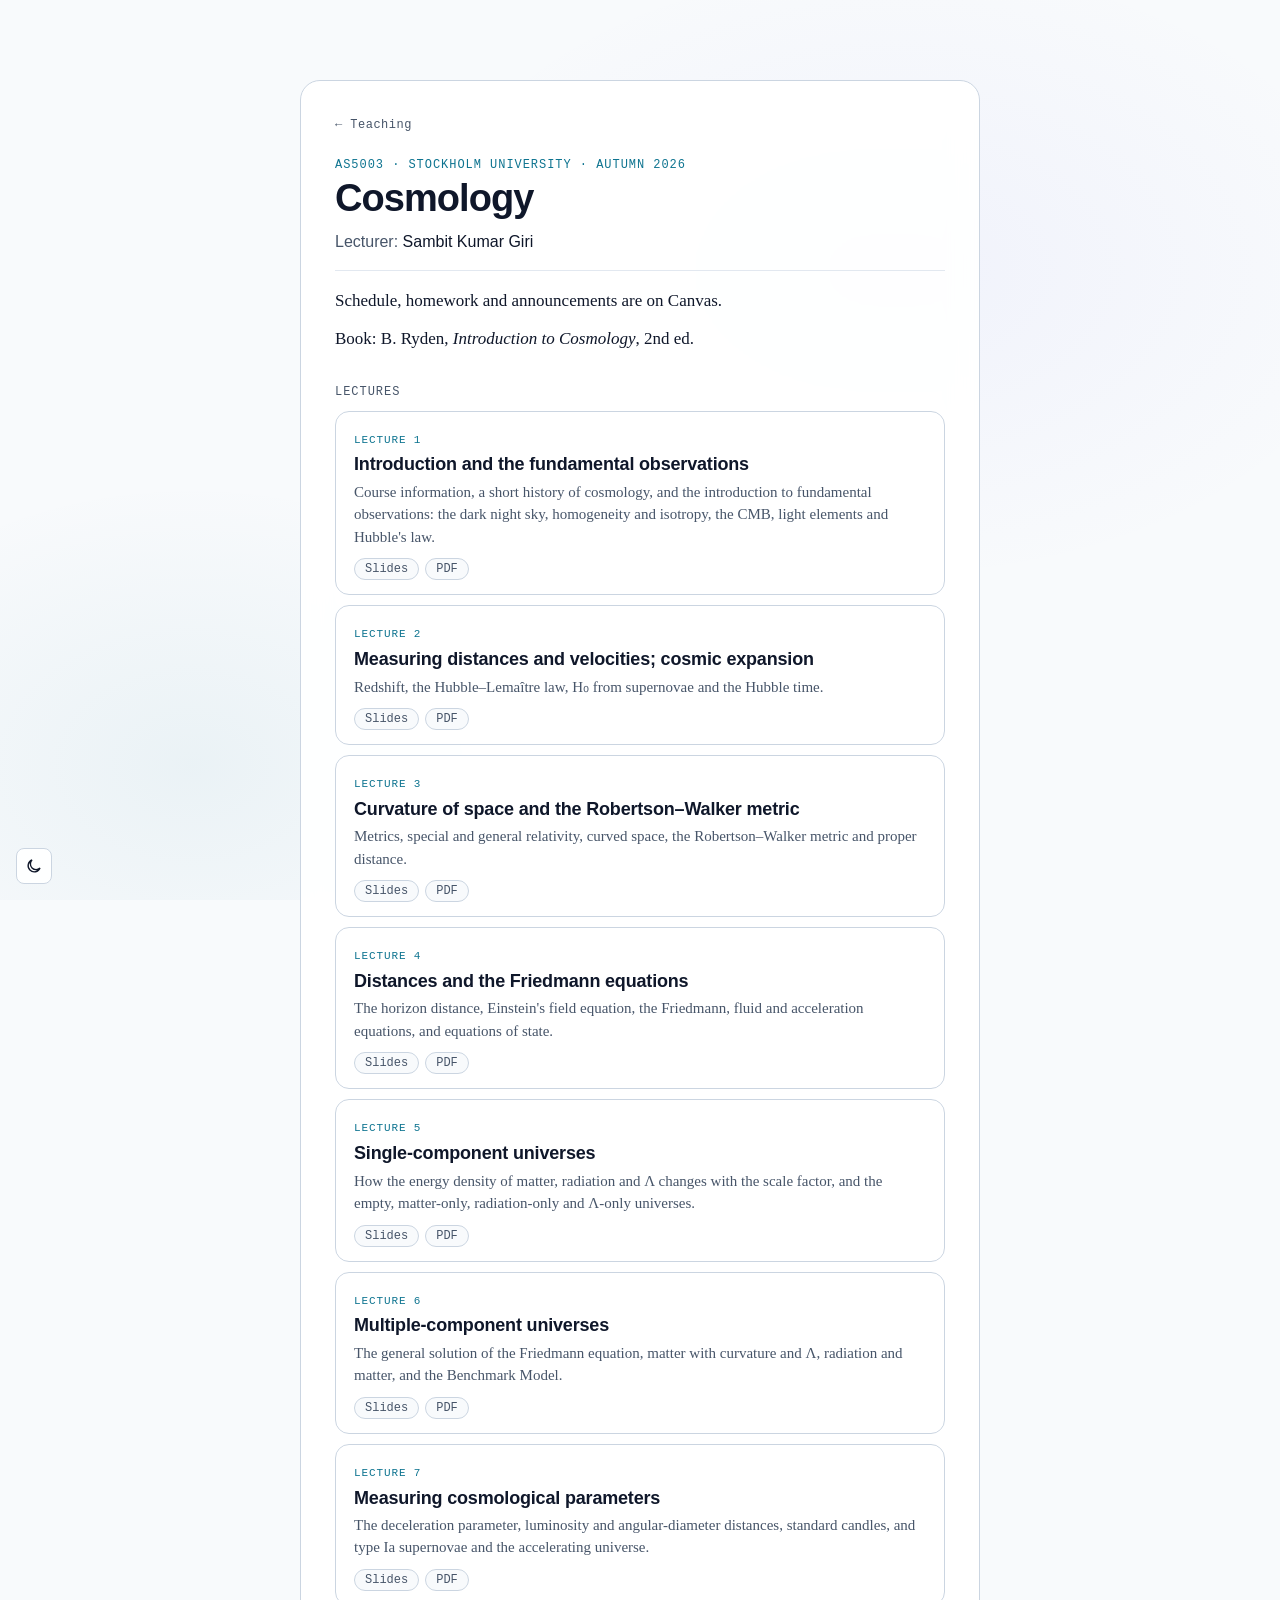
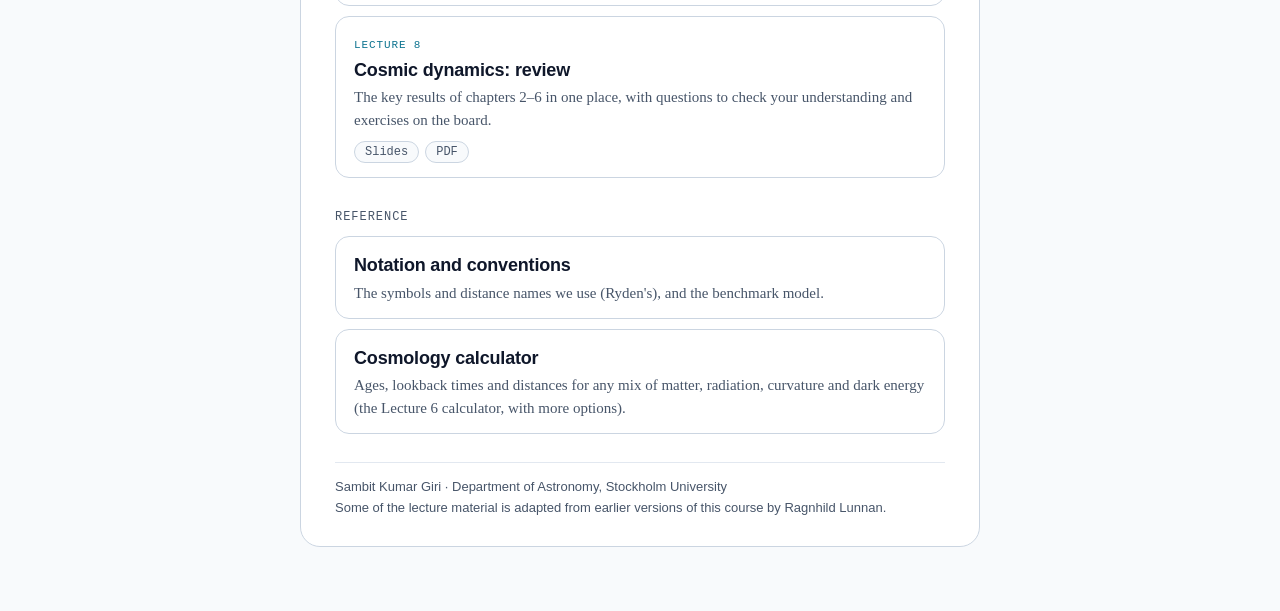
==== commit 0cba3d10: "Lecture list: Lecture 8 covers chapters 2-6 Co-Authored-By: Claude Opus 5.5 <noreply@anthropic.com>" ====
--- a/Cosmology_HT2026_AS5003/index.html
+++ b/Cosmology_HT2026_AS5003/index.html
@@ -88,7 +88,7 @@
     <li class="card">
       <span class="num">Lecture 8</span>
       <span class="name"><a href="lectures/08-review/">Cosmic dynamics: review</a></span>
-      <span class="desc">The key results of chapters 3–6 in one place, all the distances side by side, and questions to check your understanding.</span>
+      <span class="desc">The key results of chapters 2–6 in one place, with questions to check your understanding and exercises on the board.</span>
       <span class="links">
         <a href="lectures/08-review/">Slides</a>
         <a href="lectures/08-review/slides.pdf" download="AS5003-HT26-lecture-08.pdf">PDF</a>
@@ -104,6 +104,12 @@
         <span class="desc">The symbols and distance names we use (Ryden's), and the benchmark model.</span>
       </a>
     </li>
+    <li>
+      <a class="card" href="../tools/cosmology-calculator/">
+        <span class="name">Cosmology calculator</span>
+        <span class="desc">Ages, lookback times and distances for any mix of matter, radiation, curvature and dark energy (the Lecture 6 calculator, with more options).</span>
+      </a>
+    </li>
   </ul>
 
   <footer>
